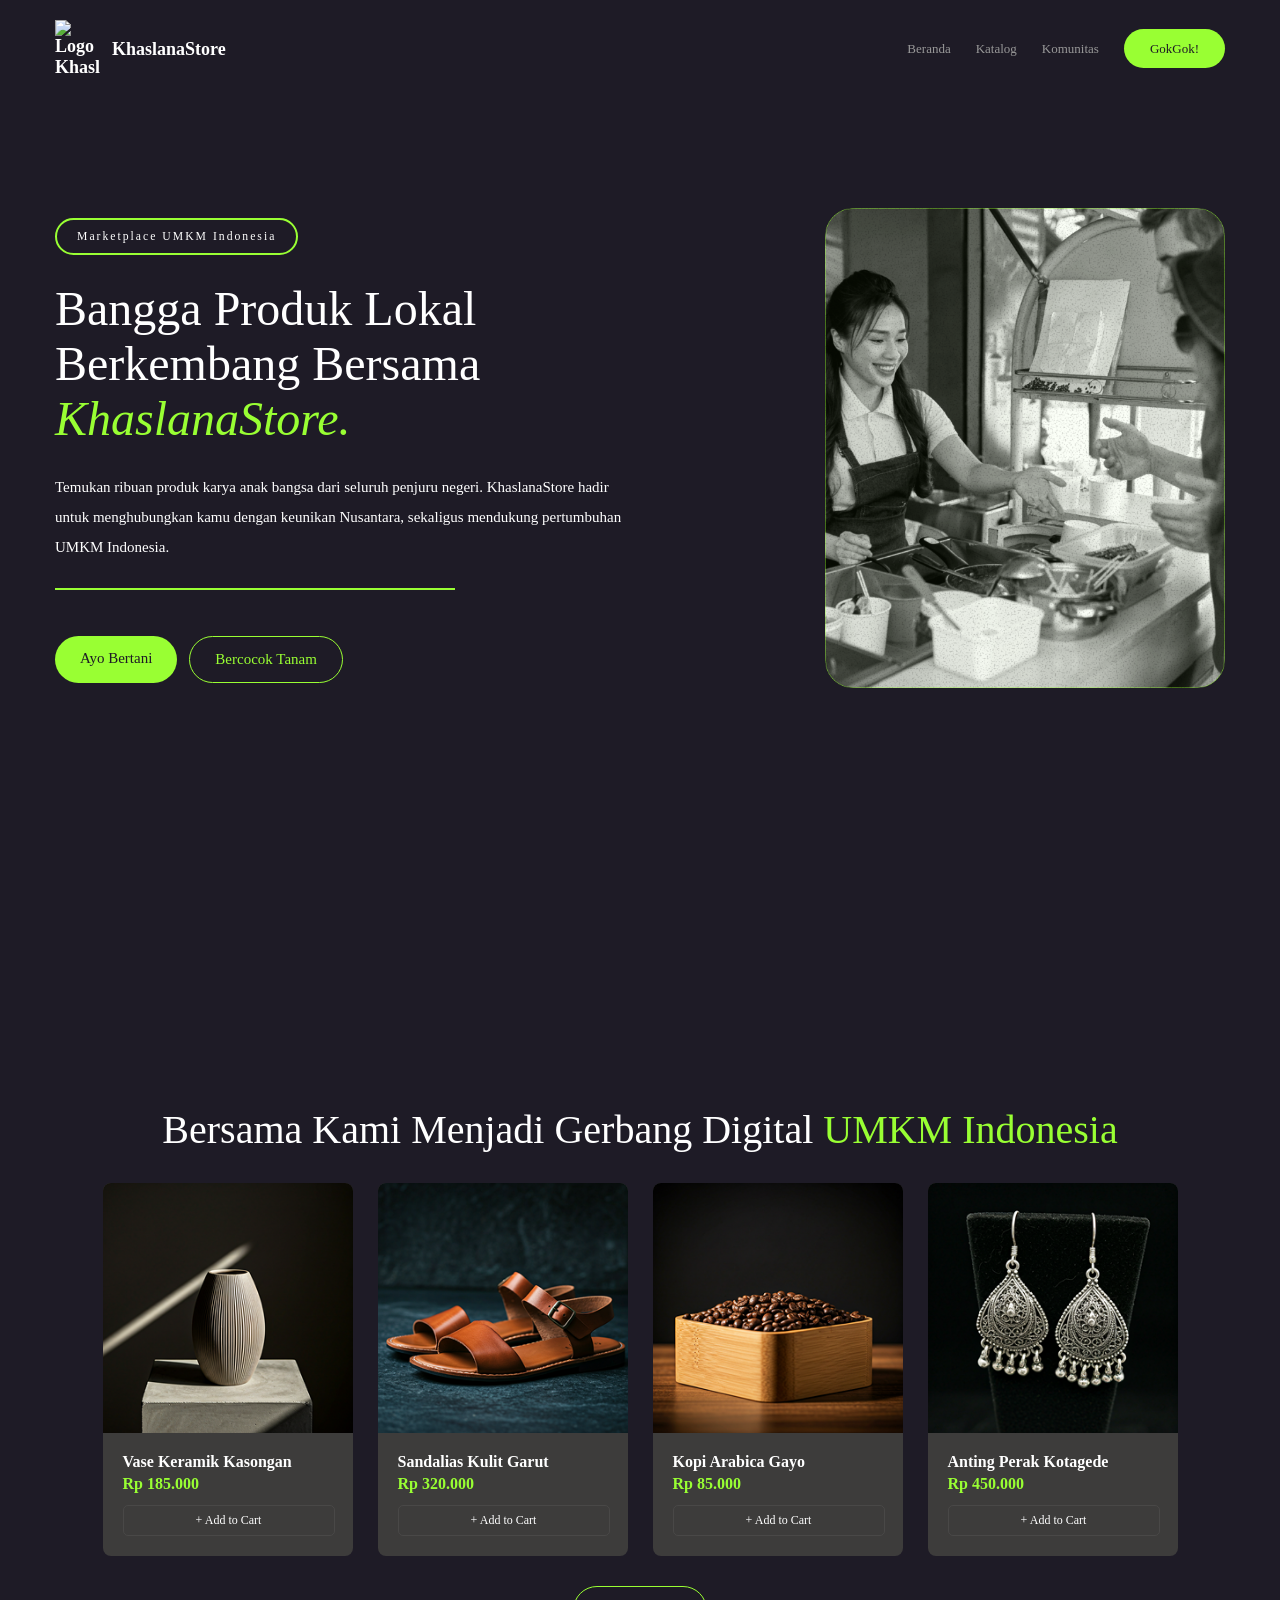
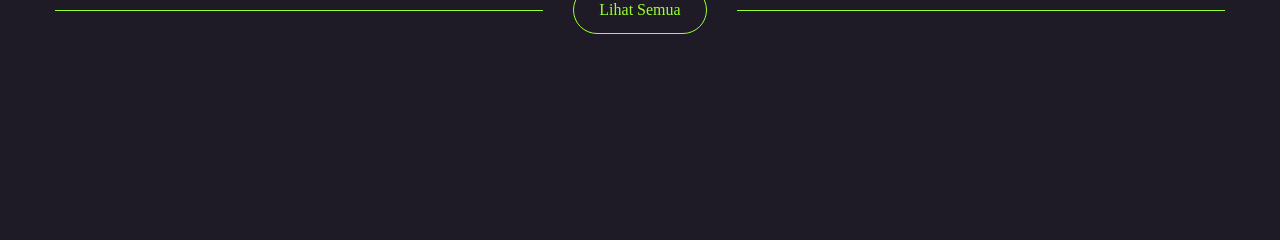
==== src/pages/index.html @ a7979687 "feat: added user navbar and hero section" ====
<!DOCTYPE html>
<html lang="en">
<head>
    <meta charset="UTF-8">
    <meta name="viewport" content="width=device-width, initial-scale=1.0">
    <link rel="shortcut icon" href="./../../assets/khaslana-logo-green.png" type="image/x-icon">
    <link rel="stylesheet" href="/src/styles/index.css">
    <title>Khaslana</title>
</head>
<body>
    <nav class="navbar">
        <div class="navbar-left">
            <img src="/assets/khaslana-logo-green.png" alt="Logo Khaslana" class="navbar-logo">
                
            <div class="logo-name">KhaslanaStore</div>
        </div>

        <div class="navbar-right">
            <ul>
                <li><a href="/src/pages/index.html">Beranda</a></li>
                <li><a href="/src/pages/katalog/index.html">Katalog</a></li>
                <li><a href="/src/pages/komunitas/index.html">Komunitas</a></li>
                <li"><a href="#" class="btn-primary">GokGok!</a></li>
            </ul>
        </div>
    </nav>

    <section class="hero-section">
        <div class="hero-left">
            <div class="hero-tag">
                <h3>Marketplace UMKM Indonesia</h3>
            </div>   

            <h1>Bangga Produk Lokal Berkembang Bersama <i>KhaslanaStore.</i></h1>

            <p>Temukan ribuan produk karya anak bangsa dari seluruh penjuru negeri. KhaslanaStore hadir untuk menghubungkan kamu dengan keunikan Nusantara, sekaligus mendukung pertumbuhan UMKM Indonesia.</p>

            <div class="separator"></div>

            <div class="hero-btn">
                <a href="#" class="btn-primary">Ayo Bertani</a>
                <a href="#" class="btn-secondary">Bercocok Tanam</a>
            </div>
        </div>

        <div class="hero-right">
            <img src="/assets/hero-images.png" alt="Gambar Hero Section" class="hero-img">
        </div>
    </section>

    <section class="umkm-section">
        <h2>Bersama Kami Menjadi Gerbang Digital <span>UMKM Indonesia</span></h2>

        <div class="umkm-cards">
            <div class="umkm-card">
                <img src="/assets/vase-keramik.png" alt="Vase Keramik Kasongan">

                <div class="umkm-data">
                    <h4 class="umkm-name">Vase Keramik Kasongan</h4>

                    <h4 class="umkm-price">Rp 185.000</h4>

                    <div class="umkm-cart">
                        <p>+ Add to Cart</p>
                    </div>
                </div>
            </div>

            <div class="umkm-card">
                <img src="/assets/sendal-garut.png" alt="Vase Keramik Kasongan">

                <div class="umkm-data">
                    <h4 class="umkm-name">Sandalias Kulit Garut</h4>

                    <h4 class="umkm-price">Rp 320.000</h4>

                    <div class="umkm-cart">
                        <p>+ Add to Cart</p>
                    </div>
                </div>
            </div>

            <div class="umkm-card">
                <img src="/assets/kopi-gayo.png" alt="Vase Keramik Kasongan">

                <div class="umkm-data">
                    <h4 class="umkm-name">Kopi Arabica Gayo</h4>

                    <h4 class="umkm-price">Rp 85.000</h4>

                    <div class="umkm-cart">
                        <p>+ Add to Cart</p>
                    </div>
                </div>
            </div>

            <div class="umkm-card">
                <img src="/assets/anting-perak.png" alt="Vase Keramik Kasongan">

                <div class="umkm-data">
                    <h4 class="umkm-name">Anting Perak Kotagede</h4>

                    <h4 class="umkm-price">Rp 450.000</h4>

                    <div class="umkm-cart">
                        <p>+ Add to Cart</p>
                    </div>
                </div>
            </div>
        </div>

        <div class="umkm-outline">
            <div class="umkm-separator"></div>

            <a href="#" class="btn-secondary">Lihat Semua</a>

            <div class="umkm-separator"></div>
        </div>
    </section>
</body>
</html>
---- src/styles/index.css ----
@import url('https://fonts.googleapis.com/css2?family=Google+Sans:ital,opsz,wght@0,17..18,400..700;1,17..18,400..700&display=swap');

* {
    margin: 0;
    padding: 0;
}

body {
    background-color: #1E1B26;
    font-family: 'Google Sans';
}

.navbar {
    display: flex;
    position: fixed;
    justify-content: space-between;
    align-items: center;
    padding: 20px 55px;
    width: 100%;
    box-sizing: border-box;
}

.navbar-logo {
    width: 45px;
}

.navbar-left {
    display: flex;
    flex-direction: row;
    align-items: center;
    color: white;
    font-weight: bold;
    font-size: 18px;
    gap: 12px;
}

.navbar-right ul {
    display: flex;
    flex-direction: row;
    align-items: center;
    list-style: none;
    gap: 25px;
    font-size: 13px;
    font-weight: 500;
}

.navbar-right a {
    color: #989898;
    text-decoration: none;
}

.navbar-right .btn-primary {
    color: #1E1B26;
    background-color: #99FF33;
    padding: 12px 26px;
    border-radius: 100px;
}

.hero-section {
    display: flex;
    height: 100vh;
    justify-content: space-between;
    align-items: center;
    padding: 0 55px;
    gap: 30px;
}

.hero-section h1 {
    font-weight: 500;
    color: white;
    font-size: 48px;
    max-width: 600px;
}

.hero-section h1 i {
    color: #99FF33;
}

.hero-left {
    display: flex;
    flex-direction: column;
    gap: 26px;
    flex: 1;
}

.hero-left p {
    color: white;
    font-size: 15px;
    max-width: 570px;
    line-height: 30px;
}

.hero-left .separator {
    background-color: #99FF33;
    height: 2px;
    width: 400px;
}

.hero-tag h3 {
    font-weight: 300;
}

.hero-tag {
    color: white;
    font-weight: 200;
    font-size: 10px;
    border: 2px solid #99FF33;
    border-radius: 100px;
    padding: 10px 20px;
    width: fit-content;
    letter-spacing: 2px;
    transition: all;
    transition-duration: 200ms;
}

.hero-tag:hover {
    letter-spacing: 3px;
    transition: all;
    transition-duration: 200ms;
}

.hero-right .hero-img {
    width: 100%;
    max-width: 400px;
}

.hero-btn {
    display: flex;
    gap: 12px;
    margin-top: 20px;
}

.hero-btn a {
    padding: 14px 25px;
    font-size: 15px;
    font-weight: 500;
    border-radius: 100px;
    text-decoration: none;
}

.btn-primary {
    color: #1E1B26;
    background-color: #99FF33;
    border-radius: 100px;
    padding: 14px 25px;
    font-weight: 500;
}

.btn-secondary {
    color: #99FF33;
    border: 1px #99FF33 solid;
    text-decoration: none;
    border-radius: 100px;
    padding: 14px 25px;
    font-weight: 500;
}

.umkm-section {
    display: flex;
    flex-direction: column;
    align-items: center;
    justify-content: center;
    height: 100vh;
    padding: 20px 55px;
    gap: 30px;
}

.umkm-section h2 {
    font-weight: 500;
    font-size: 40px;
    text-align: center;
    color: white;
}

.umkm-section h2 span {
    color:#99FF33;
}

.umkm-cards {
    display: grid;
    grid-template-columns: repeat(4, 1fr);
    gap: 25px;
}

.umkm-card {
    display: flex;
    flex-direction: column;
    background-color: #3d3c3b;
    border-radius: 8px;
    width: 100%;
    max-width: 500px;
}

.umkm-card img {
    border-radius: 8px 8px 0 0;
    width: 250px;
}

.umkm-data {
    display: flex;
    flex-direction: column;
    gap: 4px;
    padding: 20px 20px;
}

.umkm-card .umkm-name {
    color: white;
}

.umkm-card .umkm-price {
    color: #99FF33;
}

.umkm-cart {
    color: white;
    display: flex;
    align-items: center;
    justify-items: center;
    text-align: center;
    border: 1.5px #494847 solid;
    padding: 7px 0;
    width: 100%;
    border-radius: 5px;
    margin-top: 8px;
}

.umkm-cart p {
    width: 100%;
    font-size: 12px;
}

.umkm-outline {
    display: flex;
    justify-content: space-between;
    align-items: center;
    width: 100%;
    gap: 30px;
}

.umkm-separator {
    height: 1px;
    width: 100%;
    background-color: #99FF33;
    flex: 1;
}

@media (min-width: 1533px) {
    .navbar {
        padding: 25px 60px;
    }

    .navbar-logo {
        width: 60px;
    }

    .navbar-left {
        font-size: 24px;
    }

    .navbar-right ul {
        font-size: 18px;
    }

    .navbar-right a {
        color: #989898;
        text-decoration: none;
    }

    .navbar-right .btn-primary {
        padding: 16px 26px;
    }

    .hero-section {
        padding: 0 65px;
    }

    .hero-section h1 {
        font-size: 70px;
        max-width: 750px;
    }

    .hero-left p {
        font-size: 20px;
        max-width: 700px;
    }

    .hero-tag {
        font-size: 13px;
        padding: 15px 25px;
    }

    .hero-right .hero-img {
        max-width: 550px;
    }

    .hero-btn {
        display: flex;
        gap: 12px;
        margin-top: 20px;
    }

    .hero-btn a {
        padding: 18px 35px;
        font-size: 19px;
        font-weight: 500;
        border-radius: 100px;
        text-decoration: none;
    }

    .umkm-section {
        display: flex;
        flex-direction: column;
        align-items: center;
        justify-content: center;
        height: 100vh;
        padding: 20px 55px;
        gap: 30px;
    }

    .umkm-section h2 {
        font-weight: 500;
        font-size: 40px;
        text-align: center;
        color: white;
    }

    .umkm-section h2 span {
        color:#99FF33;
    }

    .umkm-cards {
        display: grid;
        grid-template-columns: repeat(4, 1fr);
        gap: 25px;
    }

    .umkm-card {
        display: flex;
        flex-direction: column;
        background-color: #3d3c3b;
        border-radius: 8px;
        width: 100%;
        max-width: 500px;
    }

    .umkm-card img {
        border-radius: 8px 8px 0 0;
        width: 250px;
    }

    .umkm-data {
        display: flex;
        flex-direction: column;
        gap: 4px;
        padding: 20px 20px;
    }

    .umkm-card .umkm-name {
        color: white;
    }

    .umkm-card .umkm-price {
        color: #99FF33;
    }

    .umkm-cart {
        color: white;
        display: flex;
        align-items: center;
        justify-items: center;
        text-align: center;
        border: 1.5px #494847 solid;
        padding: 7px 0;
        width: 100%;
        border-radius: 5px;
        margin-top: 8px;
    }

    .umkm-cart p {
        width: 100%;
        font-size: 12px;
    }

    .umkm-outline {
        display: flex;
        justify-content: space-between;
        align-items: center;
        width: 100%;
        gap: 30px;
    }

    .umkm-separator {
        height: 1px;
        width: 100%;
        background-color: #99FF33;
        flex: 1;
    }
}

@media (max-width: 1080px) {
    .umkm-section {
        height: 130vh;
    }

    .umkm-cards {
        display: grid;
        grid-template-columns: repeat(2, 1fr);
        gap: 25px;
    }
}

@media (max-width: 768px) {
    .hero-section {
        flex-direction: column;
        justify-content: start;
        height: 120vh;
        padding: 100px 55px;
        gap: 50px;
    }

    .hero-left {
        display: flex;
        flex-direction: column;
        gap: 26px;
        flex: 0;
    }

    .umkm-section {
        height: 150vh;
    }

    .hero-right {
        width: 100%;
    }

    .hero-right .hero-img {
        width: 100%;
    }
}

@media (max-width: 500px) {
    .umkm-section {
        height: 250vh;
    }

    .umkm-cards {
        display: grid;
        grid-template-columns: repeat(1, 1fr);
        gap: 25px;
    }
}
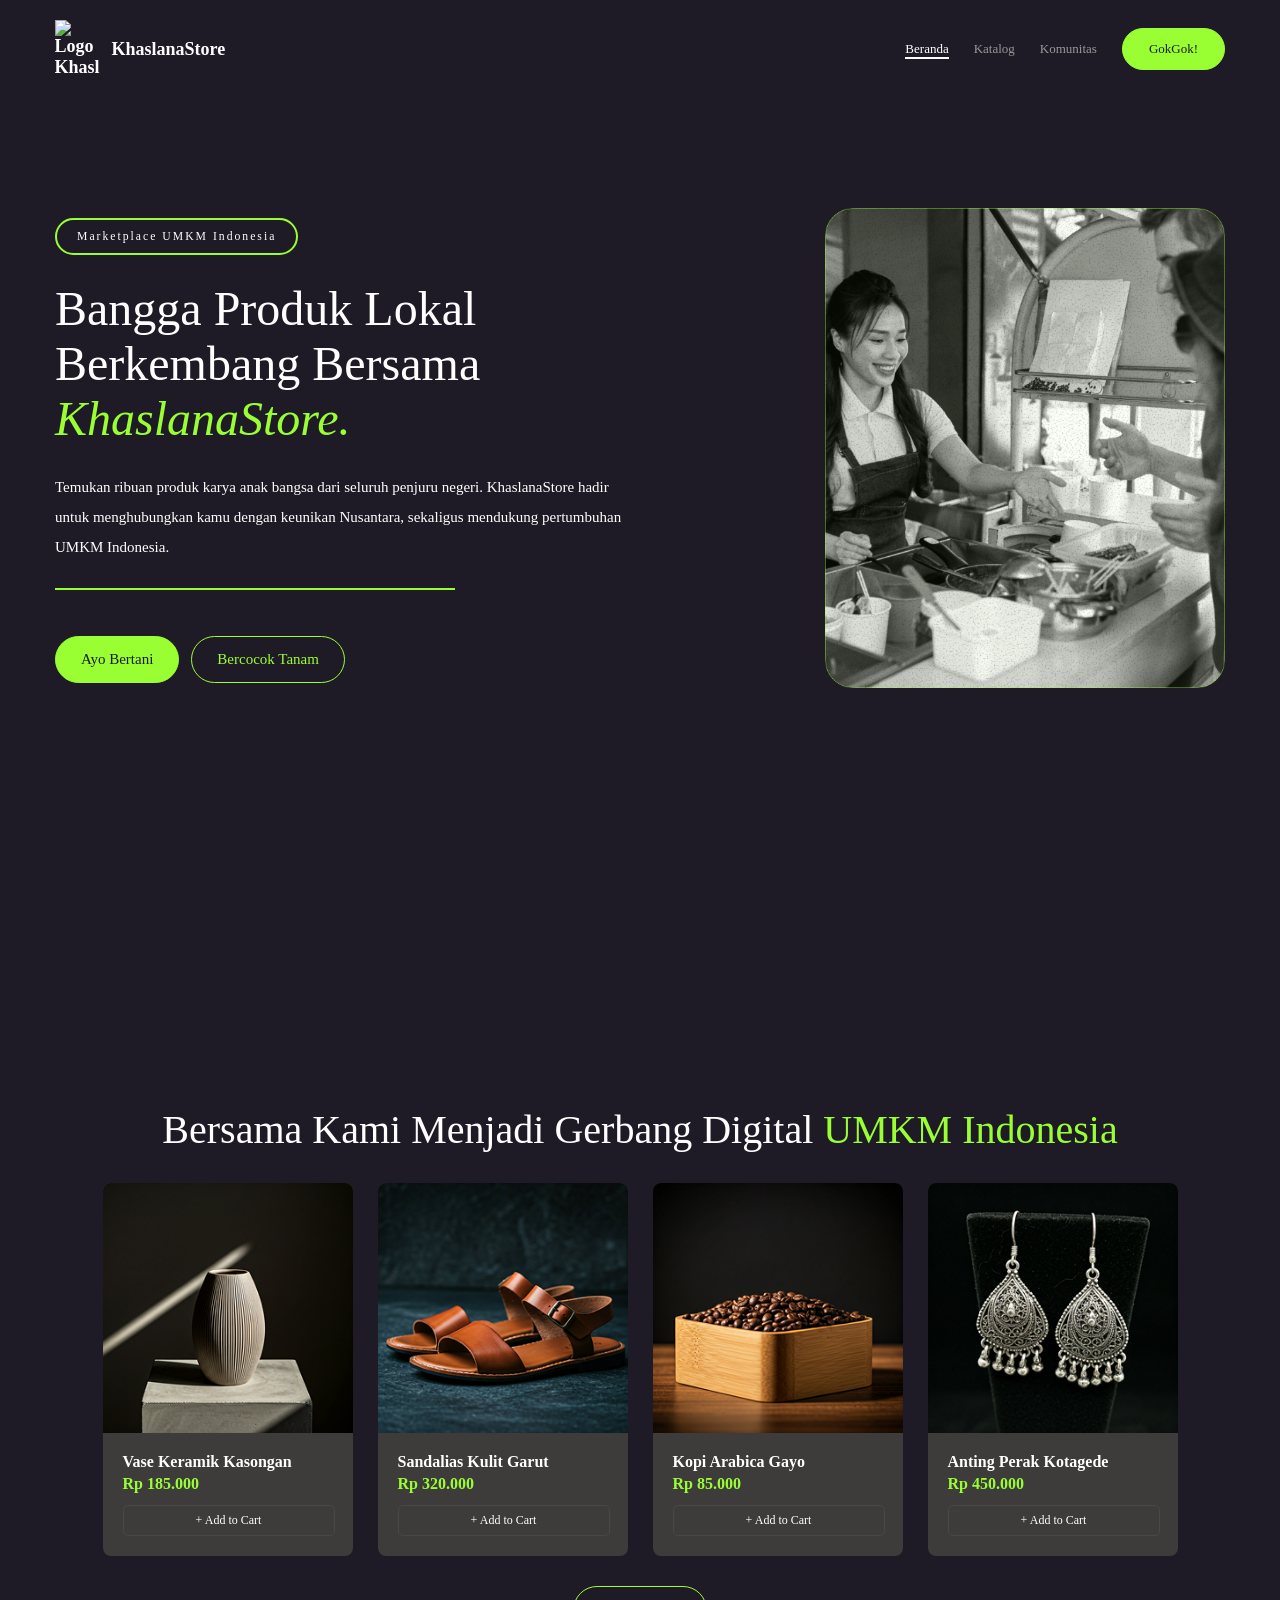
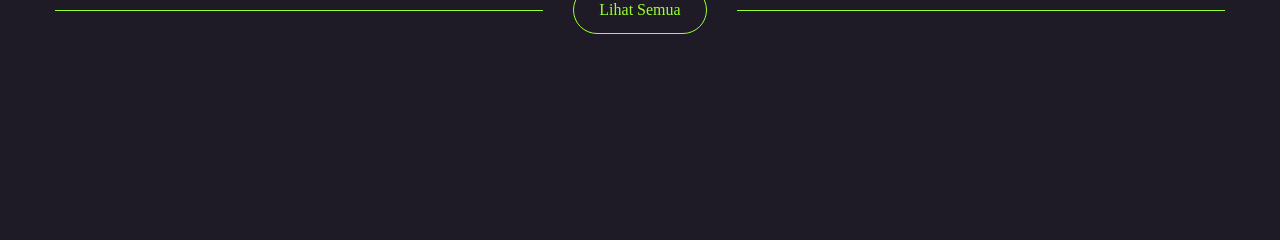
==== commit bdb8c618: "feat: make floating navbar" ====
--- a/src/pages/index.html
+++ b/src/pages/index.html
@@ -4,62 +4,75 @@
     <meta charset="UTF-8">
     <meta name="viewport" content="width=device-width, initial-scale=1.0">
     <link rel="shortcut icon" href="./../../assets/khaslana-logo-green.png" type="image/x-icon">
-    <link rel="stylesheet" href="/src/styles/index.css">
+    <link rel="stylesheet" href="./../styles/index.css">
     <title>Khaslana</title>
 </head>
 <body>
+    <!-- navbar start -->
     <nav class="navbar">
         <div class="navbar-left">
-            <img src="/assets/khaslana-logo-green.png" alt="Logo Khaslana" class="navbar-logo">
-                
+            <img
+                src="./../../assets/khaslana-logo-green.png"
+                alt="Logo Khaslana"
+                class="navbar-logo"
+            />    
             <div class="logo-name">KhaslanaStore</div>
         </div>
-
         <div class="navbar-right">
             <ul>
-                <li><a href="/src/pages/index.html">Beranda</a></li>
-                <li><a href="/src/pages/katalog/index.html">Katalog</a></li>
-                <li><a href="/src/pages/komunitas/index.html">Komunitas</a></li>
-                <li"><a href="#" class="btn-primary">GokGok!</a></li>
+                <li><a href="./index.html" class="navbar-active">Beranda</a></li>
+                <li><a href="./katalog/index.html">Katalog</a></li>
+                <li><a href="./komunitas/index.html">Komunitas</a></li>
+                <a href="#" class="btn-primary">
+                    GokGok!
+                </a>
             </ul>
         </div>
     </nav>
+    <!-- navbar end -->
 
+    <!-- hero start -->
     <section class="hero-section">
         <div class="hero-left">
             <div class="hero-tag">
                 <h3>Marketplace UMKM Indonesia</h3>
             </div>   
-
-            <h1>Bangga Produk Lokal Berkembang Bersama <i>KhaslanaStore.</i></h1>
-
-            <p>Temukan ribuan produk karya anak bangsa dari seluruh penjuru negeri. KhaslanaStore hadir untuk menghubungkan kamu dengan keunikan Nusantara, sekaligus mendukung pertumbuhan UMKM Indonesia.</p>
-
+            <h1>
+                Bangga Produk Lokal Berkembang Bersama <i>KhaslanaStore.</i>
+            </h1>
+            <p>
+                Temukan ribuan produk karya anak bangsa dari seluruh penjuru negeri. KhaslanaStore hadir untuk menghubungkan kamu dengan keunikan Nusantara, sekaligus mendukung pertumbuhan UMKM Indonesia.
+            </p>
             <div class="separator"></div>
-
             <div class="hero-btn">
                 <a href="#" class="btn-primary">Ayo Bertani</a>
                 <a href="#" class="btn-secondary">Bercocok Tanam</a>
             </div>
         </div>
-
         <div class="hero-right">
-            <img src="/assets/hero-images.png" alt="Gambar Hero Section" class="hero-img">
+            <img
+                src="./../../assets/hero-images.png"
+                alt="Gambar Hero Section"
+                class="hero-img"
+            />
         </div>
     </section>
+    <!-- hero end -->
 
+    <!-- umkm start -->
     <section class="umkm-section">
         <h2>Bersama Kami Menjadi Gerbang Digital <span>UMKM Indonesia</span></h2>
 
         <div class="umkm-cards">
             <div class="umkm-card">
-                <img src="/assets/vase-keramik.png" alt="Vase Keramik Kasongan">
-
+                <img src="./../../assets/vase-keramik.png" alt="Vase Keramik Kasongan">
                 <div class="umkm-data">
-                    <h4 class="umkm-name">Vase Keramik Kasongan</h4>
-
-                    <h4 class="umkm-price">Rp 185.000</h4>
-
+                    <h4 class="umkm-name">
+                        Vase Keramik Kasongan
+                    </h4>
+                    <h4 class="umkm-price">
+                        Rp 185.000
+                    </h4>
                     <div class="umkm-cart">
                         <p>+ Add to Cart</p>
                     </div>
@@ -67,13 +80,14 @@
             </div>
 
             <div class="umkm-card">
-                <img src="/assets/sendal-garut.png" alt="Vase Keramik Kasongan">
-
+                <img src="./../../assets/sendal-garut.png" alt="Vase Keramik Kasongan">
                 <div class="umkm-data">
-                    <h4 class="umkm-name">Sandalias Kulit Garut</h4>
-
-                    <h4 class="umkm-price">Rp 320.000</h4>
-
+                    <h4 class="umkm-name">
+                        Sandalias Kulit Garut
+                    </h4>
+                    <h4 class="umkm-price">
+                        Rp 320.000
+                    </h4>
                     <div class="umkm-cart">
                         <p>+ Add to Cart</p>
                     </div>
@@ -81,13 +95,14 @@
             </div>
 
             <div class="umkm-card">
-                <img src="/assets/kopi-gayo.png" alt="Vase Keramik Kasongan">
-
+                <img src="./../../assets/kopi-gayo.png" alt="Vase Keramik Kasongan">
                 <div class="umkm-data">
-                    <h4 class="umkm-name">Kopi Arabica Gayo</h4>
-
-                    <h4 class="umkm-price">Rp 85.000</h4>
-
+                    <h4 class="umkm-name">
+                        Kopi Arabica Gayo
+                    </h4>
+                    <h4 class="umkm-price">
+                        Rp 85.000
+                    </h4>
                     <div class="umkm-cart">
                         <p>+ Add to Cart</p>
                     </div>
@@ -95,13 +110,14 @@
             </div>
 
             <div class="umkm-card">
-                <img src="/assets/anting-perak.png" alt="Vase Keramik Kasongan">
-
+                <img src="./../../assets/anting-perak.png" alt="Vase Keramik Kasongan">
                 <div class="umkm-data">
-                    <h4 class="umkm-name">Anting Perak Kotagede</h4>
-
-                    <h4 class="umkm-price">Rp 450.000</h4>
-
+                    <h4 class="umkm-name">
+                        Anting Perak Kotagede
+                    </h4>
+                    <h4 class="umkm-price">
+                        Rp 450.000
+                    </h4>
                     <div class="umkm-cart">
                         <p>+ Add to Cart</p>
                     </div>
@@ -111,11 +127,25 @@
 
         <div class="umkm-outline">
             <div class="umkm-separator"></div>
-
-            <a href="#" class="btn-secondary">Lihat Semua</a>
-
+            <a href="#" class="btn-secondary">
+                Lihat Semua
+            </a>
             <div class="umkm-separator"></div>
         </div>
     </section>
+    <!-- umkm end -->
+
+    <!-- <script src="./../scripts/index.js" defer></script> -->
+     <script>
+        const navbar = document.querySelector(".navbar");
+
+        window.addEventListener("scroll", () => {
+            if (window.scrollY > 40) {
+                navbar.classList.add("navbar-scrolled");
+            } else {
+                navbar.classList.remove("navbar-scrolled");
+            }
+        });
+     </script>
 </body>
 </html>
--- a/src/styles/index.css
+++ b/src/styles/index.css
@@ -10,14 +10,46 @@
     font-family: 'Google Sans';
 }
 
+/* navbar start */
 .navbar {
     display: flex;
     position: fixed;
     justify-content: space-between;
     align-items: center;
     padding: 20px 55px;
-    width: 100%;
+
+    width: 100%;
+    left: 50%;
+    transform: translateX(-50%) translateY(0) scale(1);
+
+    top: 0;
+
     box-sizing: border-box;
+    z-index: 999;
+
+    background: transparent;
+    border-radius: 999px;
+
+    transition:
+        transform 500ms cubic-bezier(.22,1,.36,1),
+        padding 450ms ease,
+        background 450ms ease,
+        box-shadow 450ms ease,
+        backdrop-filter 450ms ease;
+}
+
+.navbar.navbar-scrolled {
+    padding: 12px 35px;
+
+    transform: translateX(-50%) translateY(15px) scale(0.92);
+
+    background: rgba(30, 27, 38, 0.75);
+    backdrop-filter: blur(14px);
+    -webkit-backdrop-filter: blur(14px);
+
+    border: 1px solid rgba(255,255,255,0.08);
+
+    box-shadow: 0 10px 30px rgba(0,0,0,0.25);
 }
 
 .navbar-logo {
@@ -44,9 +76,40 @@
     font-weight: 500;
 }
 
-.navbar-right a {
+.navbar-right li a {
+    position: relative;
     color: #989898;
     text-decoration: none;
+    transition: color 200ms ease;
+}
+
+.navbar-right li a::after {
+    content: "";
+    position: absolute;
+    left: 0;
+    bottom: -3px;
+    width: 100%;
+    height: 2px;
+    background-color: white;
+    transform: scaleX(0);
+    transform-origin: left;
+    transition: transform 250ms cubic-bezier(.4,0,.2,1);
+}
+
+.navbar-right li a:hover {
+    color: white;
+}
+
+.navbar-right li a:hover::after {
+    transform: scaleX(1);
+}
+
+.navbar-right li a.navbar-active {
+    color: white;
+}
+
+.navbar-right li a.navbar-active::after {
+    transform: scaleX(1);
 }
 
 .navbar-right .btn-primary {
@@ -55,7 +118,9 @@
     padding: 12px 26px;
     border-radius: 100px;
 }
-
+/* navbar end */
+
+/* hero start */
 .hero-section {
     display: flex;
     height: 100vh;
@@ -137,13 +202,26 @@
     border-radius: 100px;
     text-decoration: none;
 }
-
+/* hero end */
+
+/* btn style start */
 .btn-primary {
     color: #1E1B26;
     background-color: #99FF33;
+    border: 1px #99FF33 solid;
     border-radius: 100px;
     padding: 14px 25px;
     font-weight: 500;
+    text-decoration: none;
+    transition: all;
+    transition-duration: 300ms;
+}
+
+.btn-primary:hover {
+    color: #99FF33;
+    background-color: transparent;
+    transition: all;
+    transition-duration: 200ms;
 }
 
 .btn-secondary {
@@ -153,8 +231,19 @@
     border-radius: 100px;
     padding: 14px 25px;
     font-weight: 500;
-}
-
+    transition: all;
+    transition-duration: 300ms;
+}
+
+.btn-secondary:hover {
+    color: #1E1B26;
+    background-color: #99FF33;
+    transition: all;
+    transition-duration: 200ms;
+}
+/* btn style end */
+
+/* umkm start */
 .umkm-section {
     display: flex;
     flex-direction: column;
@@ -243,7 +332,9 @@
     background-color: #99FF33;
     flex: 1;
 }
-
+/* umkm end */
+
+/* responsive needs */
 @media (min-width: 1533px) {
     .navbar {
         padding: 25px 60px;
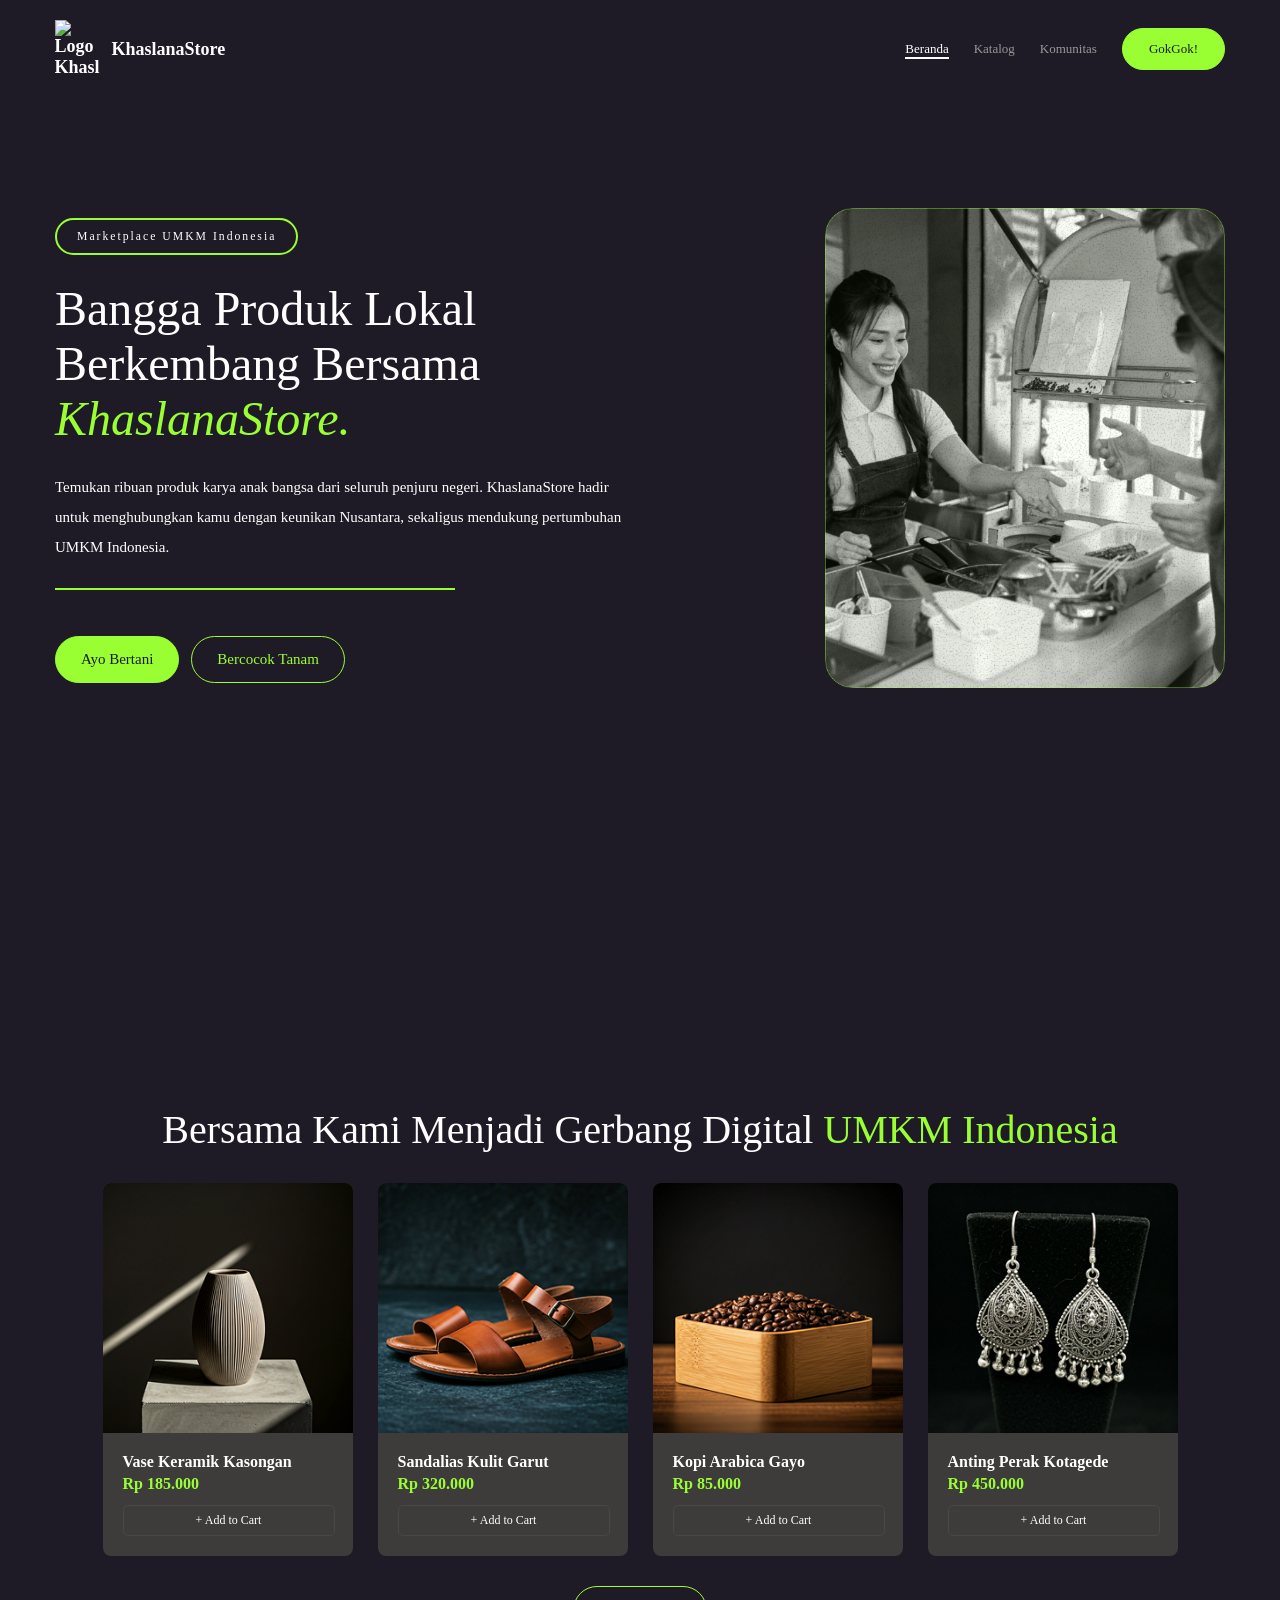
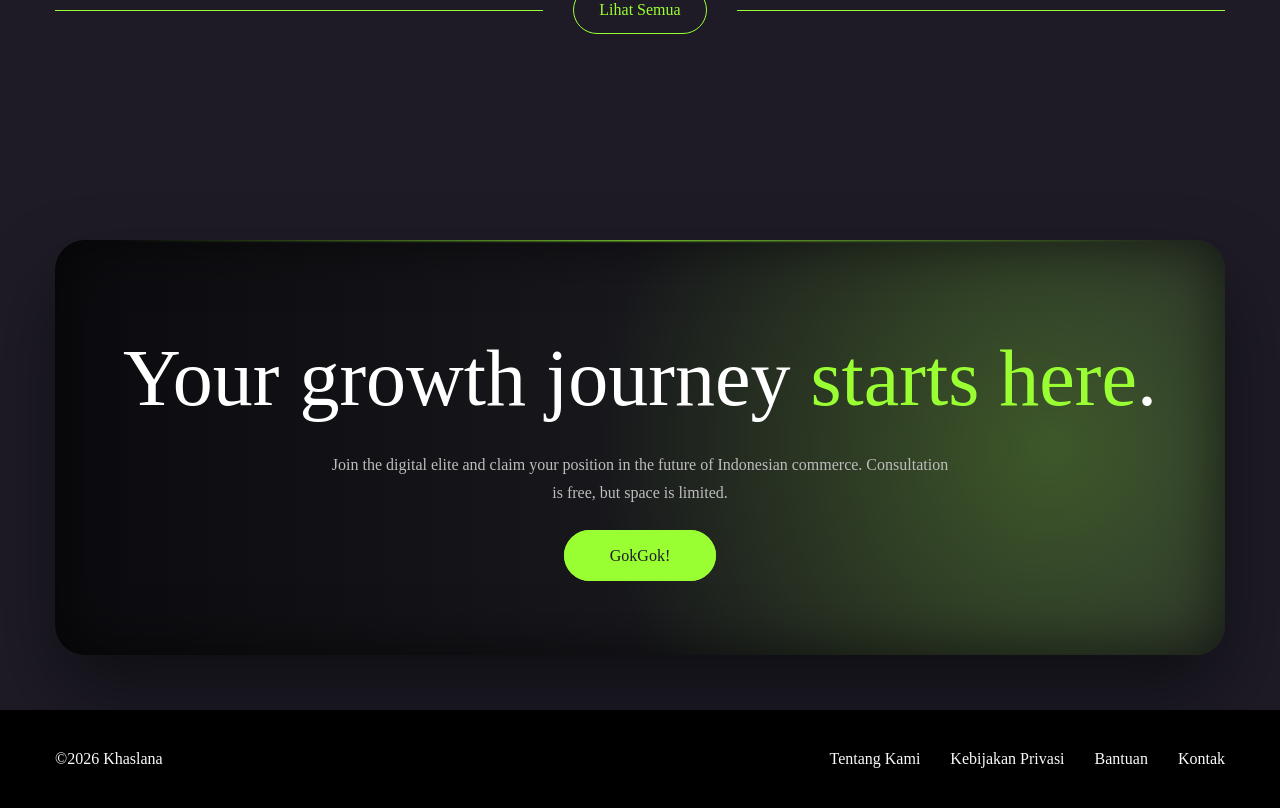
==== commit c790bcff: "feat: responsive nav" ====
--- a/src/pages/index.html
+++ b/src/pages/index.html
@@ -17,6 +17,9 @@
                 class="navbar-logo"
             />    
             <div class="logo-name">KhaslanaStore</div>
+        </div>
+        <div class="navbar-toggle">
+            <img src="./../../assets/hamburger.png" alt="menu">
         </div>
         <div class="navbar-right">
             <ul>
@@ -135,17 +138,45 @@
     </section>
     <!-- umkm end -->
 
-    <!-- <script src="./../scripts/index.js" defer></script> -->
-     <script>
-        const navbar = document.querySelector(".navbar");
+    <!-- cta start -->
+     <section class="cta-section">
+        <div class="cta-card">
+            <h2>
+                Your growth journey <span>starts here</span>.
+            </h2>
+            <p>
+                Join the digital elite and claim your position in the future of
+                Indonesian commerce. Consultation is free, but space is limited.
+            </p>
+            <a href="#" class="btn-primary cta-btn">GokGok!</a>
+        </div>
+    </section>
+    <!-- cta end -->
 
-        window.addEventListener("scroll", () => {
-            if (window.scrollY > 40) {
-                navbar.classList.add("navbar-scrolled");
-            } else {
-                navbar.classList.remove("navbar-scrolled");
-            }
-        });
-     </script>
+    <!-- footer start -->
+    <footer class="footer">
+        <div class="footer-left">
+            <p>&copy;2026 Khaslana</p>
+        </div>
+        <div class="footer-right">
+            <ul>
+                <a href="#">
+                    <li>Tentang Kami</li>
+                </a>
+                <a href="#">
+                    <li>Kebijakan Privasi</li>
+                </a>
+                <a href="#">
+                    <li>Bantuan</li>
+                </a>
+                <a href="#">
+                    <li>Kontak</li>
+                </a>
+            </ul>
+        </div>
+    </footer>
+    <!-- footer end -->
+
+    <script src="./../scripts/index.js" defer></script>
 </body>
 </html>
--- a/src/styles/index.css
+++ b/src/styles/index.css
@@ -17,19 +17,15 @@
     justify-content: space-between;
     align-items: center;
     padding: 20px 55px;
-
     width: 100%;
     left: 50%;
-    transform: translateX(-50%) translateY(0) scale(1);
-
     top: 0;
-
     box-sizing: border-box;
-    z-index: 999;
-
     background: transparent;
     border-radius: 999px;
-
+    z-index: 999;
+
+    transform: translateX(-50%) translateY(0) scale(1);
     transition:
         transform 500ms cubic-bezier(.22,1,.36,1),
         padding 450ms ease,
@@ -42,13 +38,11 @@
     padding: 12px 35px;
 
     transform: translateX(-50%) translateY(15px) scale(0.92);
-
     background: rgba(30, 27, 38, 0.75);
     backdrop-filter: blur(14px);
     -webkit-backdrop-filter: blur(14px);
 
     border: 1px solid rgba(255,255,255,0.08);
-
     box-shadow: 0 10px 30px rgba(0,0,0,0.25);
 }
 
@@ -117,6 +111,16 @@
     background-color: #99FF33;
     padding: 12px 26px;
     border-radius: 100px;
+}
+
+.navbar-toggle {
+    display: none;
+    cursor: pointer;
+    z-index: 1001;
+}
+
+.navbar-toggle img {
+    width: 28px;
 }
 /* navbar end */
 
@@ -334,6 +338,108 @@
 }
 /* umkm end */
 
+/* cta start */
+.cta-section {
+    padding: 0px 55px 55px;
+    display: flex;
+    justify-content: center;
+    align-items: center;
+}
+
+.cta-card {
+    position: relative;
+    width: 100%;
+    max-width: 1100px;
+
+    padding: 90px 60px;
+    text-align: center;
+
+    border-radius: 30px;
+    overflow: hidden;
+
+    background:
+        radial-gradient(circle at 85% 50%, rgba(153,255,51,0.25), transparent 45%),
+        linear-gradient(90deg, #0b0b0f 0%, #1a1a1f 60%, #23232b 100%);
+
+    box-shadow:
+        0 40px 80px rgba(0,0,0,0.45),
+        inset 0 0 60px rgba(0,0,0,0.6);
+}
+
+/* subtle glow line top */
+.cta-card::before {
+    content: "";
+    position: absolute;
+    top: -2px;
+    left: 5%;
+    width: 90%;
+    height: 3px;
+
+    background: linear-gradient(
+        90deg,
+        transparent,
+        #99FF33,
+        transparent
+    );
+    filter: blur(1px);
+}
+
+.cta-card h2 {
+    color: white;
+    font-size: 80px;
+    font-weight: 500;
+    line-height: 1.2;
+    margin-bottom: 25px;
+}
+
+.cta-card h2 span {
+    color: #99FF33;
+}
+
+.cta-card p {
+    color: #bdbdbd;
+    font-size: 16px;
+    max-width: 620px;
+    margin: 0 auto 40px auto;
+    line-height: 28px;
+}
+
+.cta-btn {
+    font-size: 16px;
+    padding: 16px 45px;
+}
+/* cta end */
+
+/* footer start */
+.footer {
+    background-color: #000;
+    color: white;
+    display: flex;
+    justify-content: space-between;
+    align-items: center;
+    padding: 40px 55px;
+}
+
+.footer-right ul {
+    display: flex;
+    list-style: none;
+    gap: 30px;
+}
+
+.footer a {
+    text-decoration: none;
+    color: white;
+    transition: all;
+    transition-duration: 200ms;
+}
+
+footer a:hover {
+    color: #99FF33;
+    transition: all;
+    transition-duration: 200ms;
+}
+/* footer end */
+
 /* responsive needs */
 @media (min-width: 1533px) {
     .navbar {
@@ -489,6 +595,14 @@
 }
 
 @media (max-width: 1080px) {
+    .navbar-left {
+        font-size: 24px;
+    }
+
+    .navbar-right ul {
+        font-size: 18px;
+    }
+
     .umkm-section {
         height: 130vh;
     }
@@ -500,7 +614,58 @@
     }
 }
 
+@media (max-width: 900px) {
+    .navbar-toggle {
+        display: block;
+    }
+
+    .navbar-right {
+        position: absolute;
+        top: 100%;
+        left: 50%;
+        transform: translateX(-50%) translateY(-10px);
+        width: calc(100% - 40px);
+
+        background: rgba(30,27,38,0.95);
+        backdrop-filter: blur(14px);
+        -webkit-backdrop-filter: blur(14px);
+
+        border-radius: 20px;
+        border: 1px solid rgba(255,255,255,0.08);
+
+        opacity: 0;
+        pointer-events: none;
+
+        transition: all 300ms cubic-bezier(.22,1,.36,1);
+    }
+
+    .navbar-left {
+        font-size: 18px;
+    }
+
+    .navbar-right ul {
+        flex-direction: column;
+        padding: 25px;
+        gap: 20px;
+        font-size: 13px;
+    }
+
+    .navbar.menu-open .navbar-right {
+        opacity: 1;
+        pointer-events: auto;
+        transform: translateX(-50%) translateY(15px);
+    }
+}
+
 @media (max-width: 768px) {
+    .navbar-left {
+        font-size: 18px;
+    }
+
+    .navbar-right ul {
+        font-size: 13px;
+    }
+
     .hero-section {
         flex-direction: column;
         justify-content: start;
@@ -527,9 +692,30 @@
     .hero-right .hero-img {
         width: 100%;
     }
+
+    .cta-card {
+        padding: 70px 30px;
+    }
+
+    .cta-card h2 {
+        font-size: 38px;
+    }
+
+    .footer {
+        flex-direction: column;
+        gap: 30px;
+    }
 }
 
 @media (max-width: 500px) {
+    .navbar-left {
+        font-size: 18px;
+    }
+
+    .navbar-right ul {
+        font-size: 13px;
+    }
+    
     .umkm-section {
         height: 250vh;
     }
@@ -539,4 +725,9 @@
         grid-template-columns: repeat(1, 1fr);
         gap: 25px;
     }
+
+    .footer {
+        flex-direction: column;
+        gap: 30px;
+    }
 }
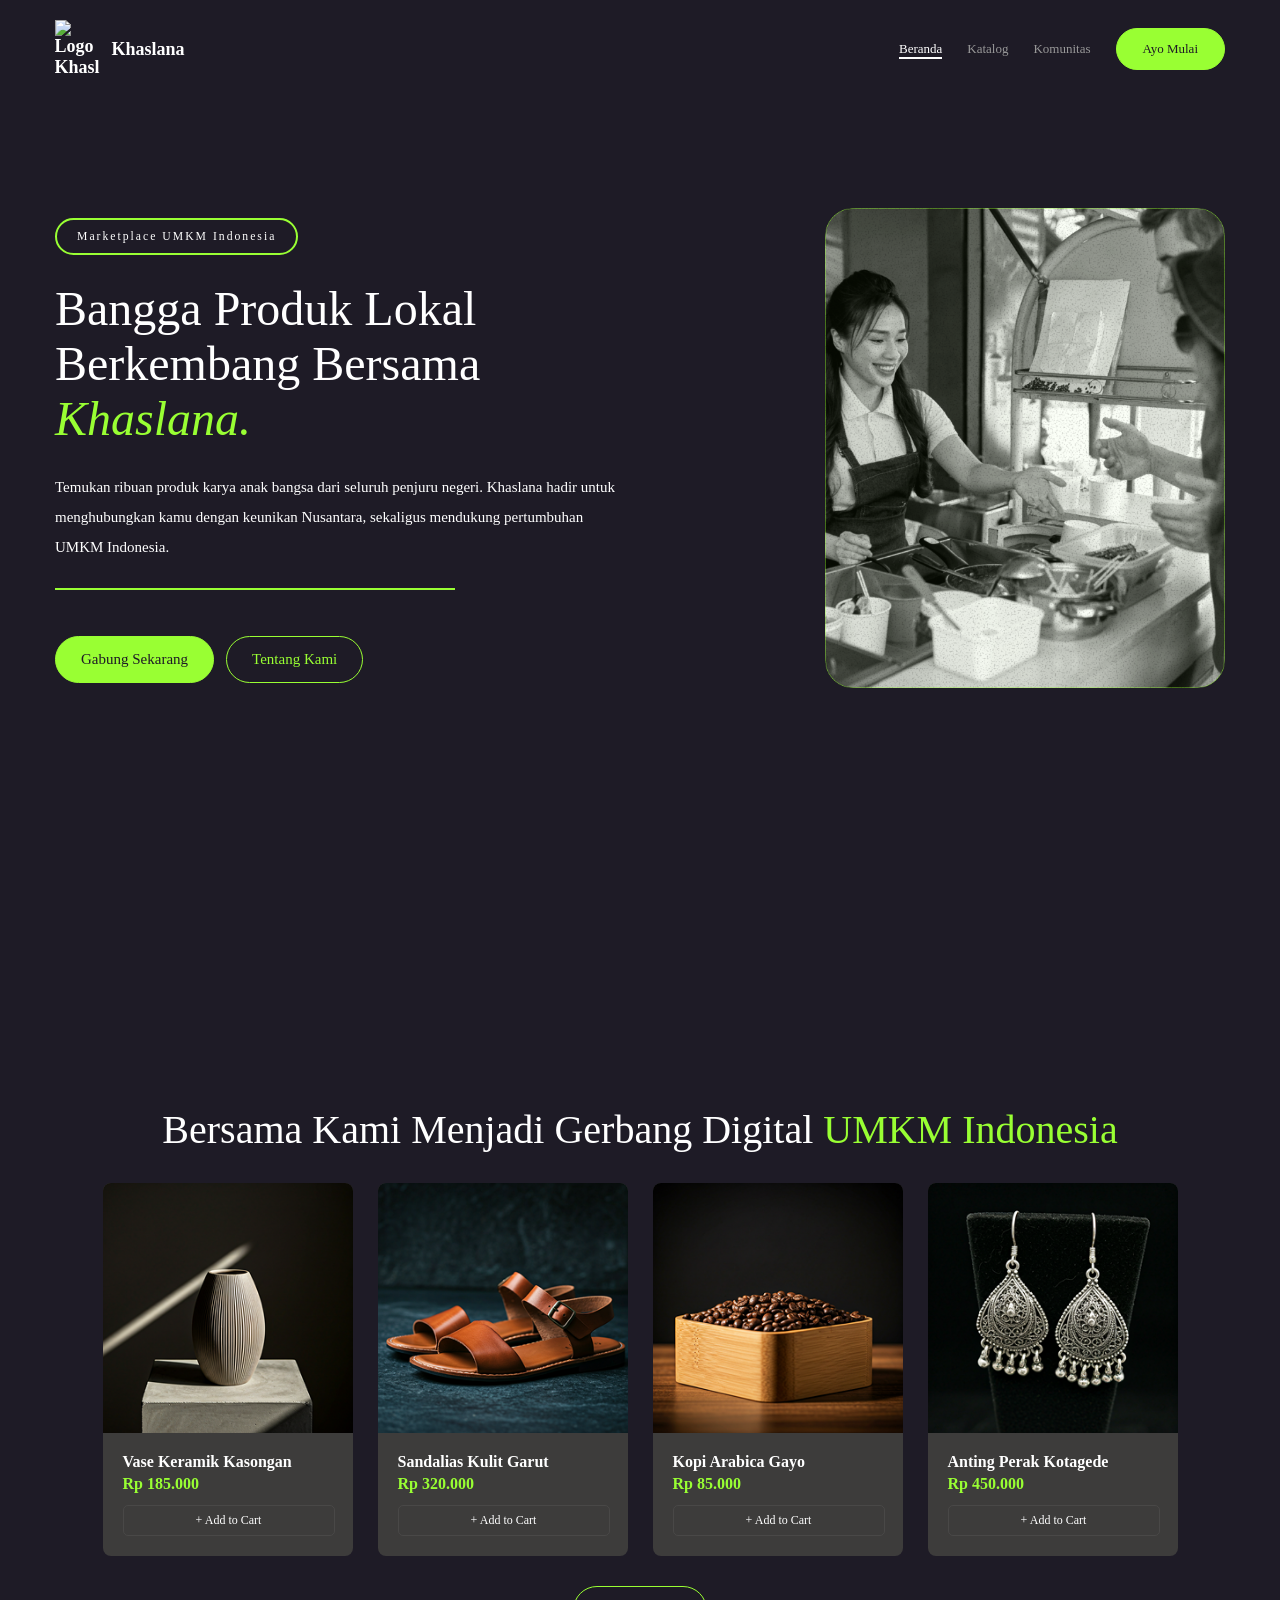
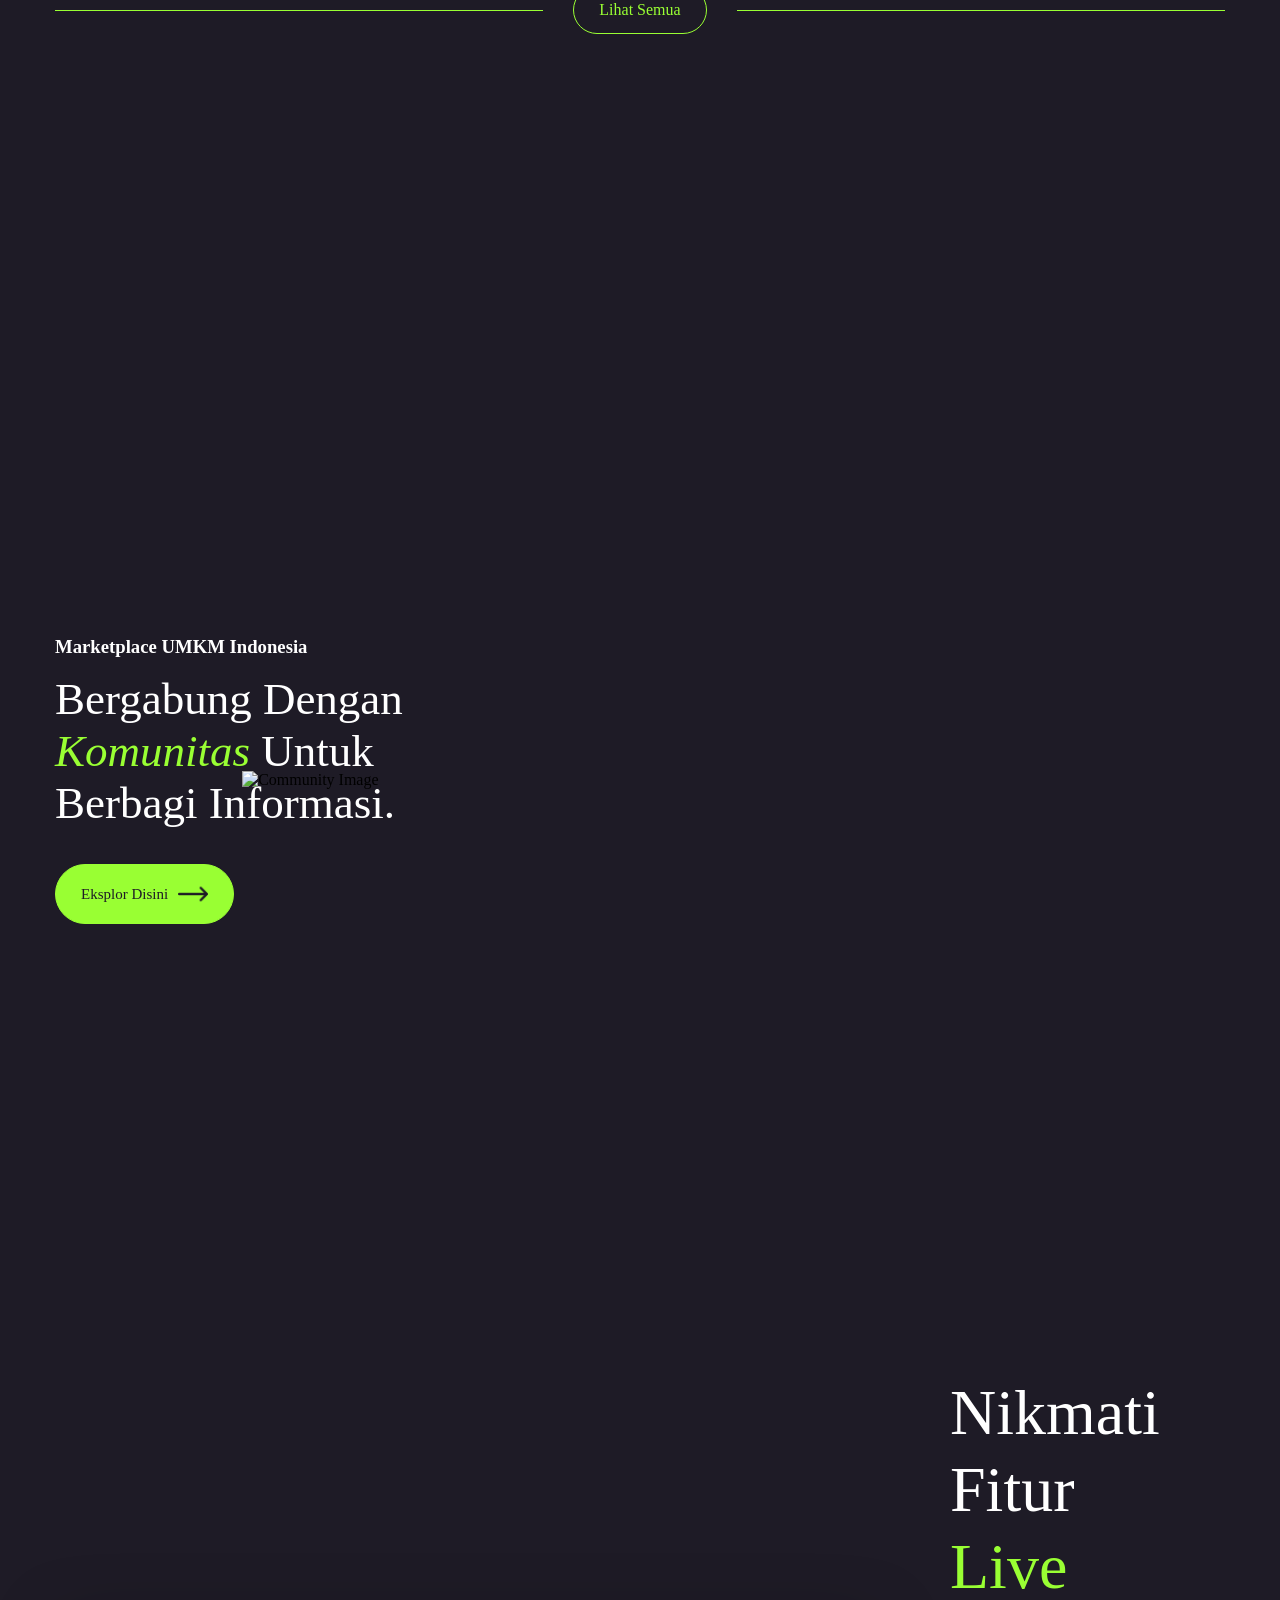
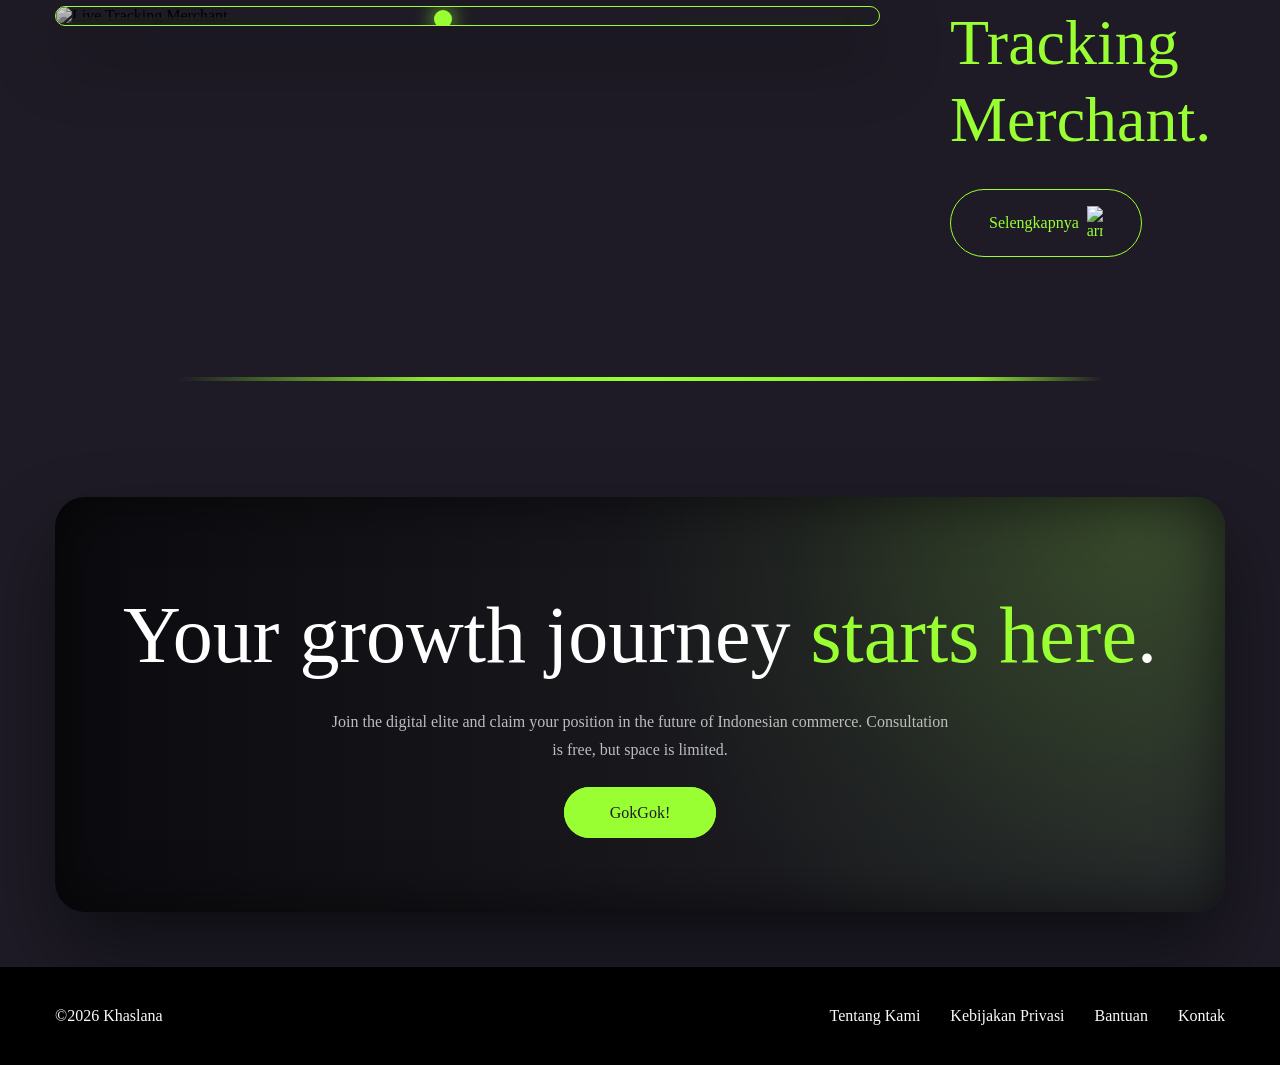
==== commit fda7ce16: "feat: add github actions and fixed some minor bugs" ====
--- a/src/pages/index.html
+++ b/src/pages/index.html
@@ -16,7 +16,7 @@
                 alt="Logo Khaslana"
                 class="navbar-logo"
             />    
-            <div class="logo-name">KhaslanaStore</div>
+            <div class="logo-name">Khaslana</div>
         </div>
         <div class="navbar-toggle">
             <img src="./../../assets/hamburger.png" alt="menu">
@@ -26,8 +26,8 @@
                 <li><a href="./index.html" class="navbar-active">Beranda</a></li>
                 <li><a href="./katalog/index.html">Katalog</a></li>
                 <li><a href="./komunitas/index.html">Komunitas</a></li>
-                <a href="#" class="btn-primary">
-                    GokGok!
+                <a href="./auth/register.html" class="btn-primary">
+                    Ayo Mulai
                 </a>
             </ul>
         </div>
@@ -41,15 +41,15 @@
                 <h3>Marketplace UMKM Indonesia</h3>
             </div>   
             <h1>
-                Bangga Produk Lokal Berkembang Bersama <i>KhaslanaStore.</i>
+                Bangga Produk Lokal Berkembang Bersama <i>Khaslana.</i>
             </h1>
             <p>
-                Temukan ribuan produk karya anak bangsa dari seluruh penjuru negeri. KhaslanaStore hadir untuk menghubungkan kamu dengan keunikan Nusantara, sekaligus mendukung pertumbuhan UMKM Indonesia.
+                Temukan ribuan produk karya anak bangsa dari seluruh penjuru negeri. Khaslana hadir untuk menghubungkan kamu dengan keunikan Nusantara, sekaligus mendukung pertumbuhan UMKM Indonesia.
             </p>
             <div class="separator"></div>
             <div class="hero-btn">
-                <a href="#" class="btn-primary">Ayo Bertani</a>
-                <a href="#" class="btn-secondary">Bercocok Tanam</a>
+                <a href="#" class="btn-primary">Gabung Sekarang</a>
+                <a href="#" class="btn-secondary">Tentang Kami</a>
             </div>
         </div>
         <div class="hero-right">
@@ -137,6 +137,93 @@
         </div>
     </section>
     <!-- umkm end -->
+
+    <!-- community start -->
+    <section class="community-section">
+        <div class="community-left">
+            <div class="tag">
+                <h3>Marketplace UMKM Indonesia</h3>
+            </div>
+
+            <h2>
+                Bergabung Dengan <i>Komunitas</i> Untuk Berbagi Informasi.
+            </h2>
+
+            <div class="hero-btn">
+                <a href="#" class="btn-primary community-link">Eksplor Disini
+                    <img src="./../../assets/right-arrow-dark.png" alt="arrow right" width="30px">
+                </a>
+            </div>
+        </div>
+
+        <div class="community-right">
+            <div class="community-img">
+                <img src="./../../assets/community-img.png" alt="Community Image">
+            </div>
+        </div>
+    </section>
+
+    <!-- tracking start -->
+     <section class="tracking-section">
+        <div class="tracking-container">
+            <div class="tracking-left">
+                <div class="tracking-map">
+                    <img src="./../../assets/map.png" alt="Live Tracking Merchant">
+
+                    <div class="map-panel-left">
+                        <h4>Toko Terdekat</h4>
+                        <div class="store-item">
+                            <div>
+                                <strong>Bilung Naruto</strong>
+                                <p>Jajanan Lokal</p>
+                            </div>
+                            <span class="status open">Stay</span>
+                        </div>
+                        <div class="store-item">
+                            <div>
+                                <strong>Kopi Keliling</strong>
+                                <p>Kopi dan Teh</p>
+                            </div>
+                            <span class="status closed">Closed</span>
+                        </div>
+                    </div>
+                    <div class="map-panel-right">
+                        <div class="merchant-header">
+                            <img src="./../../assets/bilung-naruto.png" alt="bilung naruto">
+                            <div>
+                                <strong>Toko Dinilih</strong>
+                                <p>Bilung Naruto</p>
+                            </div>
+                        </div>
+                        <div class="merchant-stats">
+                            <div>
+                                <span>Revenue</span>
+                                <strong>Rp 2.4M</strong>
+                            </div>
+                            <div>
+                                <span>Orders</span>
+                                <strong>48</strong>
+                            </div>
+                        </div>
+                        <button>Lihat Toko</button>
+                    </div>
+                    <div class="map-marker"></div>
+                </div>
+            </div>
+            <div class="tracking-right">
+                <h2>
+                    Nikmati<br>
+                    Fitur<br>
+                    <span>Live Tracking Merchant.</span>
+                </h2>
+                <a href="#" class="btn-secondary tracking-btn">
+                    Selengkapnya
+                    <img src="./../../assets/arrow-kanan-atas.png" alt="arrow">
+                </a>
+            </div>
+        </div>
+    </section>
+    <!-- tracking end -->
 
     <!-- cta start -->
      <section class="cta-section">
--- a/src/styles/index.css
+++ b/src/styles/index.css
@@ -338,50 +338,313 @@
 }
 /* umkm end */
 
+/* community start */
+.community-section {
+    display: flex;
+    align-items: center;
+    justify-content: space-between;
+    width: 100%;
+    height: 120vh;
+    padding: 0px 55px 55px;
+    gap: 30px;
+    overflow: hidden;
+}
+
+.community-left {
+    display: flex;
+    flex: 1;
+    position: relative;
+    flex-direction: column;
+    color: white;
+    gap: 15px;
+}
+
+.community-left h2 {
+    font-size: 45px;
+    font-weight: 500;
+}
+
+.community-left i {
+    color: #99FF33;
+}
+
+.community-link {
+    display: flex;
+    align-items: center;
+    gap: 10px;
+}
+
+.community-right {
+    display: flex;
+    flex: 2.5;
+    position: relative;
+    z-index: 10;
+}
+
+.community-img {
+    position: relative;
+    max-width: 100%;
+    height: 100%;
+}
+
+.community-img img {
+    position: absolute;
+    width: 1000px;
+    top: 50%;
+    left: -200px;
+    z-index: 1;
+    transform: translateY(-50%);
+}
+
+/* community end */
+
+/* tracking start */
+.tracking-section {
+    padding: 0px 55px 120px;
+    display: flex;
+    justify-content: center;
+    align-items: center;
+}
+
+.tracking-container {
+    max-width: 1200px;
+    width: 100%;
+    display: flex;
+    align-items: center;
+    gap: 70px;
+}
+
+.tracking-left {
+    flex: 3;
+}
+
+.tracking-map {
+    position: relative;
+    border-radius: 22px;
+    overflow: hidden;
+    border: 1px solid #99FF33;
+    box-shadow: 0 25px 70px rgba(0,0,0,0.45);
+}
+
+.tracking-map img {
+    width: 100%;
+    height: 100%;
+    object-fit: cover;
+    display: block;
+    filter: grayscale(100%) brightness(0.8);
+}
+
+.map-panel-left {
+    position: absolute;
+    top: 10px;
+    left: 10px;
+    width: 190px;
+    padding: 18px;
+    border-radius: 14px;
+    background: rgba(30,30,30,0.75);
+    backdrop-filter: blur(10px);
+    color: white;
+}
+
+.map-panel-left h4 {
+    margin-bottom: 15px;
+    font-size: 16px;
+}
+
+.store-item {
+    display: flex;
+    justify-content: space-between;
+    align-items: center;
+    padding: 10px;
+    border-radius: 10px;
+    margin-bottom: 10px;
+    background: rgba(255,255,255,0.05);
+}
+
+.store-item p {
+    font-size: 12px;
+    opacity: 0.7;
+}
+
+.status {
+    font-size: 11px;
+    padding: 4px 10px;
+    border-radius: 999px;
+}
+
+.status.open {
+    background: #99FF33;
+    color: black;
+}
+
+.status.closed {
+    border: 1px solid #777;
+    color: #aaa;
+}
+
+.map-panel-right {
+    position: absolute;
+    top: 10px;
+    right: 10px;
+    width: 180px;
+    padding: 18px;
+    border-radius: 14px;
+    background: rgba(30,30,30,0.8);
+    backdrop-filter: blur(12px);
+    color: white;
+}
+
+.merchant-header {
+    display: flex;
+    gap: 10px;
+    align-items: center;
+    margin-bottom: 15px;
+}
+
+.merchant-header img {
+    width: 38px;
+    height: 38px;
+    border-radius: 8px;
+}
+
+.merchant-stats {
+    display: flex;
+    gap: 10px;
+    margin-bottom: 15px;
+}
+
+.merchant-stats div {
+    flex: 1;
+    background: #111;
+    padding: 10px;
+    border-radius: 8px;
+}
+
+.merchant-stats span {
+    font-size: 11px;
+    opacity: .6;
+    display: block;
+}
+
+.map-panel-right button {
+    width: 100%;
+    padding: 10px;
+    border-radius: 8px;
+    border: none;
+    background: #222;
+    color: white;
+    cursor: pointer;
+}
+
+.map-marker {
+    position: absolute;
+    bottom: 31%;
+    left: 47%;
+    transform: translate(-50%, 50%);
+    width: 18px;
+    height: 18px;
+    background: #99FF33;
+    border-radius: 50%;
+    box-shadow: 0 0 20px #99FF33;
+}
+
+.tracking-right {
+    flex: 1;
+    display: flex;
+    flex-direction: column;
+    gap: 30px;
+}
+
+.tracking-right h2 {
+    color: white;
+    font-size: 64px;
+    font-weight: 500;
+    line-height: 1.2;
+}
+
+.tracking-right h2 span {
+    color: #99FF33;
+}
+
+.tracking-btn {
+    display: flex;
+    align-items: center;
+    justify-content: center;
+    gap: 8px;
+    width: fit-content;
+    padding: 16px 38px;
+    font-size: 16px;
+}
+
+.tracking-btn img {
+    width: 16px;
+}
+
+.tracking-btn img:hover {
+    content: url("./../../assets/arrow-kanan-atas-hover.png");
+}
+/* tracking end */
+
 /* cta start */
 .cta-section {
-    padding: 0px 55px 55px;
+    position: relative;
+    padding: 120px 55px 55px;
     display: flex;
     justify-content: center;
     align-items: center;
+}
+
+.cta-section::before {
+    content: "";
+    position: absolute;
+    top: 0;
+    left: 50%;
+    transform: translateX(-50%);
+    width: 82%;
+    height: 4px;
+    border-radius: 999px;
+
+    background: linear-gradient(
+        90deg,
+        transparent 0%,
+        transparent 6%,
+        rgba(153,255,51,0.9) 30%,
+        #99FF33 50%,
+        rgba(153,255,51,0.9) 82%,
+        transparent 94%,
+        transparent 100%
+    );
+    filter: none;
+    opacity: 1;
+    pointer-events: none;
 }
 
 .cta-card {
     position: relative;
     width: 100%;
     max-width: 1100px;
-
     padding: 90px 60px;
     text-align: center;
-
     border-radius: 30px;
     overflow: hidden;
 
     background:
-        radial-gradient(circle at 85% 50%, rgba(153,255,51,0.25), transparent 45%),
-        linear-gradient(90deg, #0b0b0f 0%, #1a1a1f 60%, #23232b 100%);
-
+        radial-gradient(
+            circle at 92% 8%,
+            rgba(153,255,51,0.18) 0%,
+            rgba(153,255,51,0.10) 18%,
+            rgba(153,255,51,0.04) 30%,
+            transparent 45%
+        ),
+        linear-gradient(
+            90deg,
+            #0b0b0f 0%,
+            #1a1a1f 60%,
+            #23232b 100%
+        );
     box-shadow:
         0 40px 80px rgba(0,0,0,0.45),
         inset 0 0 60px rgba(0,0,0,0.6);
-}
-
-/* subtle glow line top */
-.cta-card::before {
-    content: "";
-    position: absolute;
-    top: -2px;
-    left: 5%;
-    width: 90%;
-    height: 3px;
-
-    background: linear-gradient(
-        90deg,
-        transparent,
-        #99FF33,
-        transparent
-    );
-    filter: blur(1px);
 }
 
 .cta-card h2 {
@@ -592,6 +855,24 @@
         background-color: #99FF33;
         flex: 1;
     }
+
+    community-section {
+        padding: 20px 70px;
+    }
+
+    .community-left h2 {
+        font-size: 80px;
+        font-weight: 500;
+    }
+
+    .community-img img {
+        position: absolute;
+        width: 1370px;
+        top: 50%;
+        left: -200px;
+        z-index: 1;
+        transform: translateY(-50%);
+    }
 }
 
 @media (max-width: 1080px) {
@@ -611,6 +892,27 @@
         display: grid;
         grid-template-columns: repeat(2, 1fr);
         gap: 25px;
+    }
+
+    .tracking-container {
+        flex-direction: column;
+        gap: 40px;
+    }
+
+    .tracking-left,
+    .tracking-right {
+        flex: unset;
+        width: 100%;
+    }
+
+    .tracking-map {
+        height: 420px;
+    }
+
+    .map-panel-left,
+    .map-panel-right {
+        width: 160px;
+        padding: 14px;
     }
 }
 
@@ -655,6 +957,20 @@
         pointer-events: auto;
         transform: translateX(-50%) translateY(15px);
     }
+
+    .tracking-container {
+        flex-direction: column;
+        text-align: center;
+        gap: 50px;
+    }
+
+    .tracking-right {
+        align-items: center;
+    }
+
+    .tracking-right h2 {
+        font-size: 42px;
+    }
 }
 
 @media (max-width: 768px) {
@@ -726,6 +1042,14 @@
         gap: 25px;
     }
 
+    .tracking-section {
+        padding: 80px 30px;
+    }
+
+    .tracking-right h2 {
+        font-size: 34px;
+    }
+
     .footer {
         flex-direction: column;
         gap: 30px;
